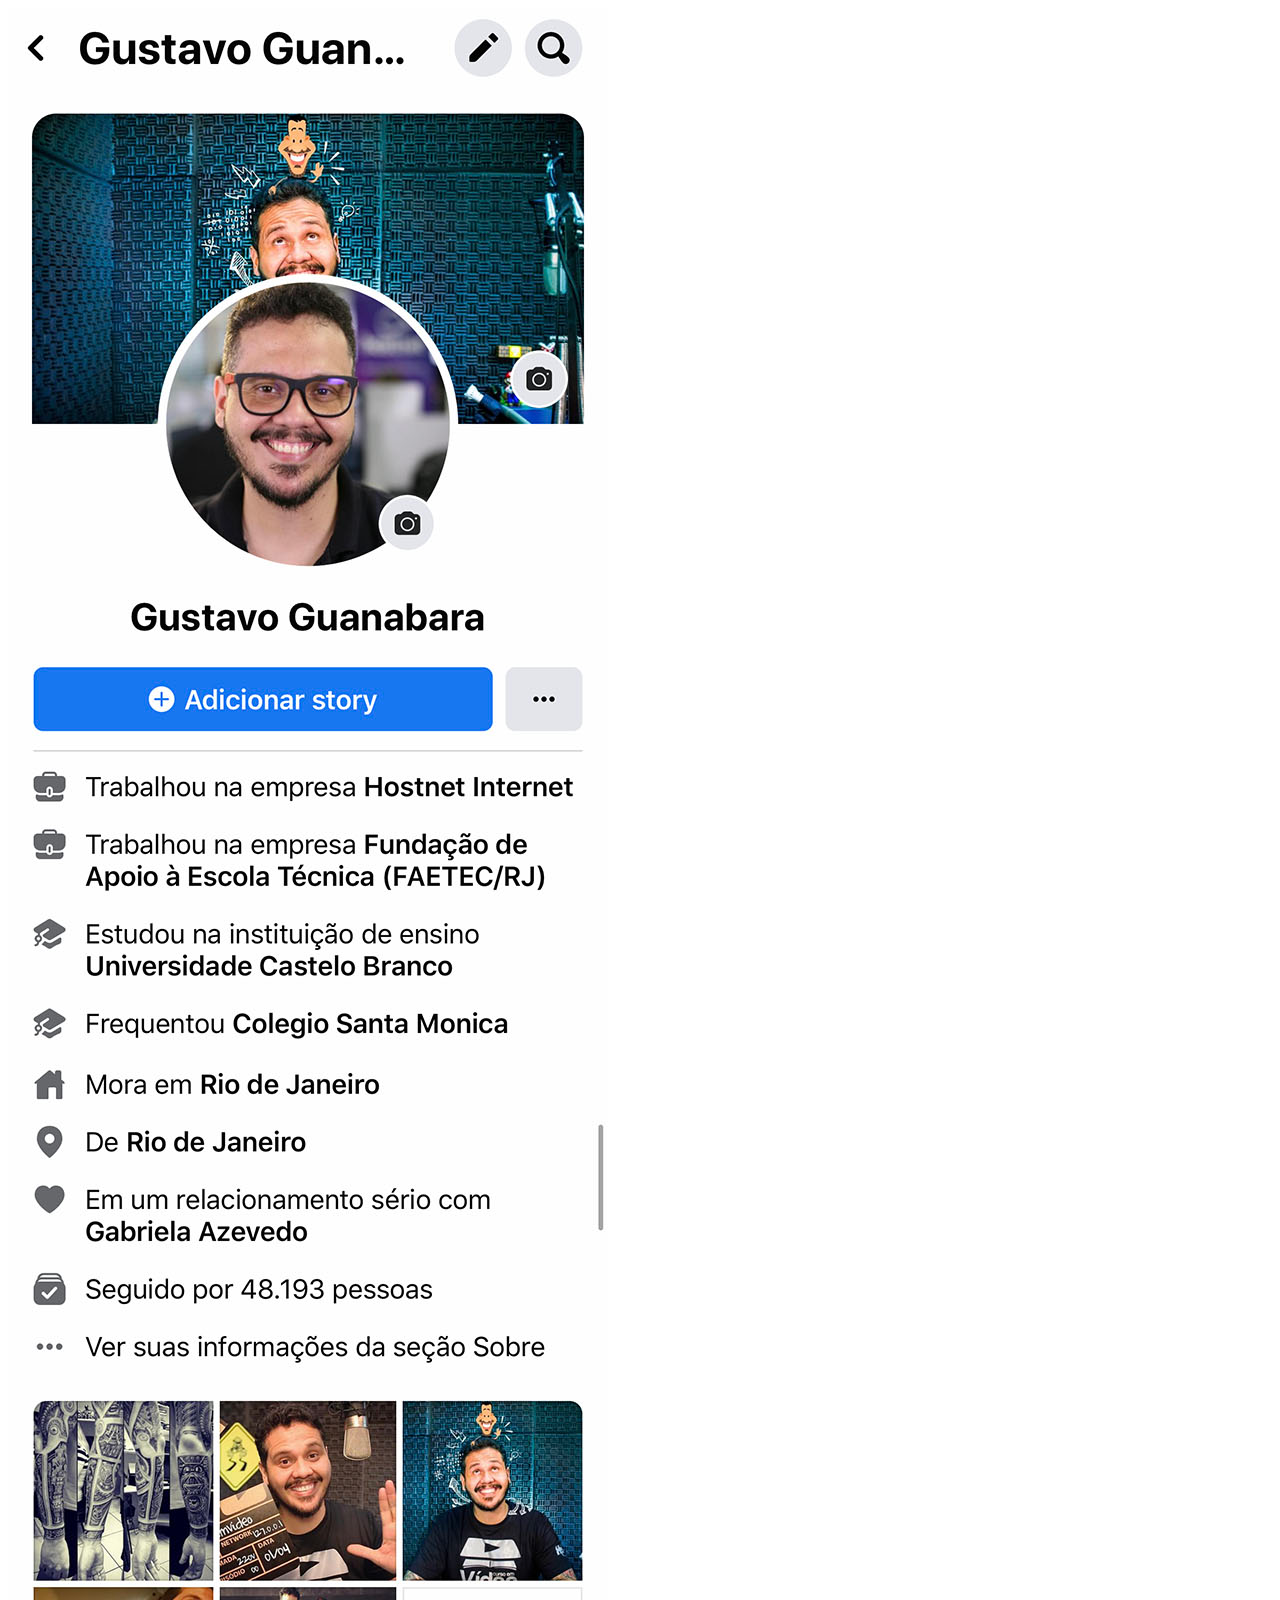
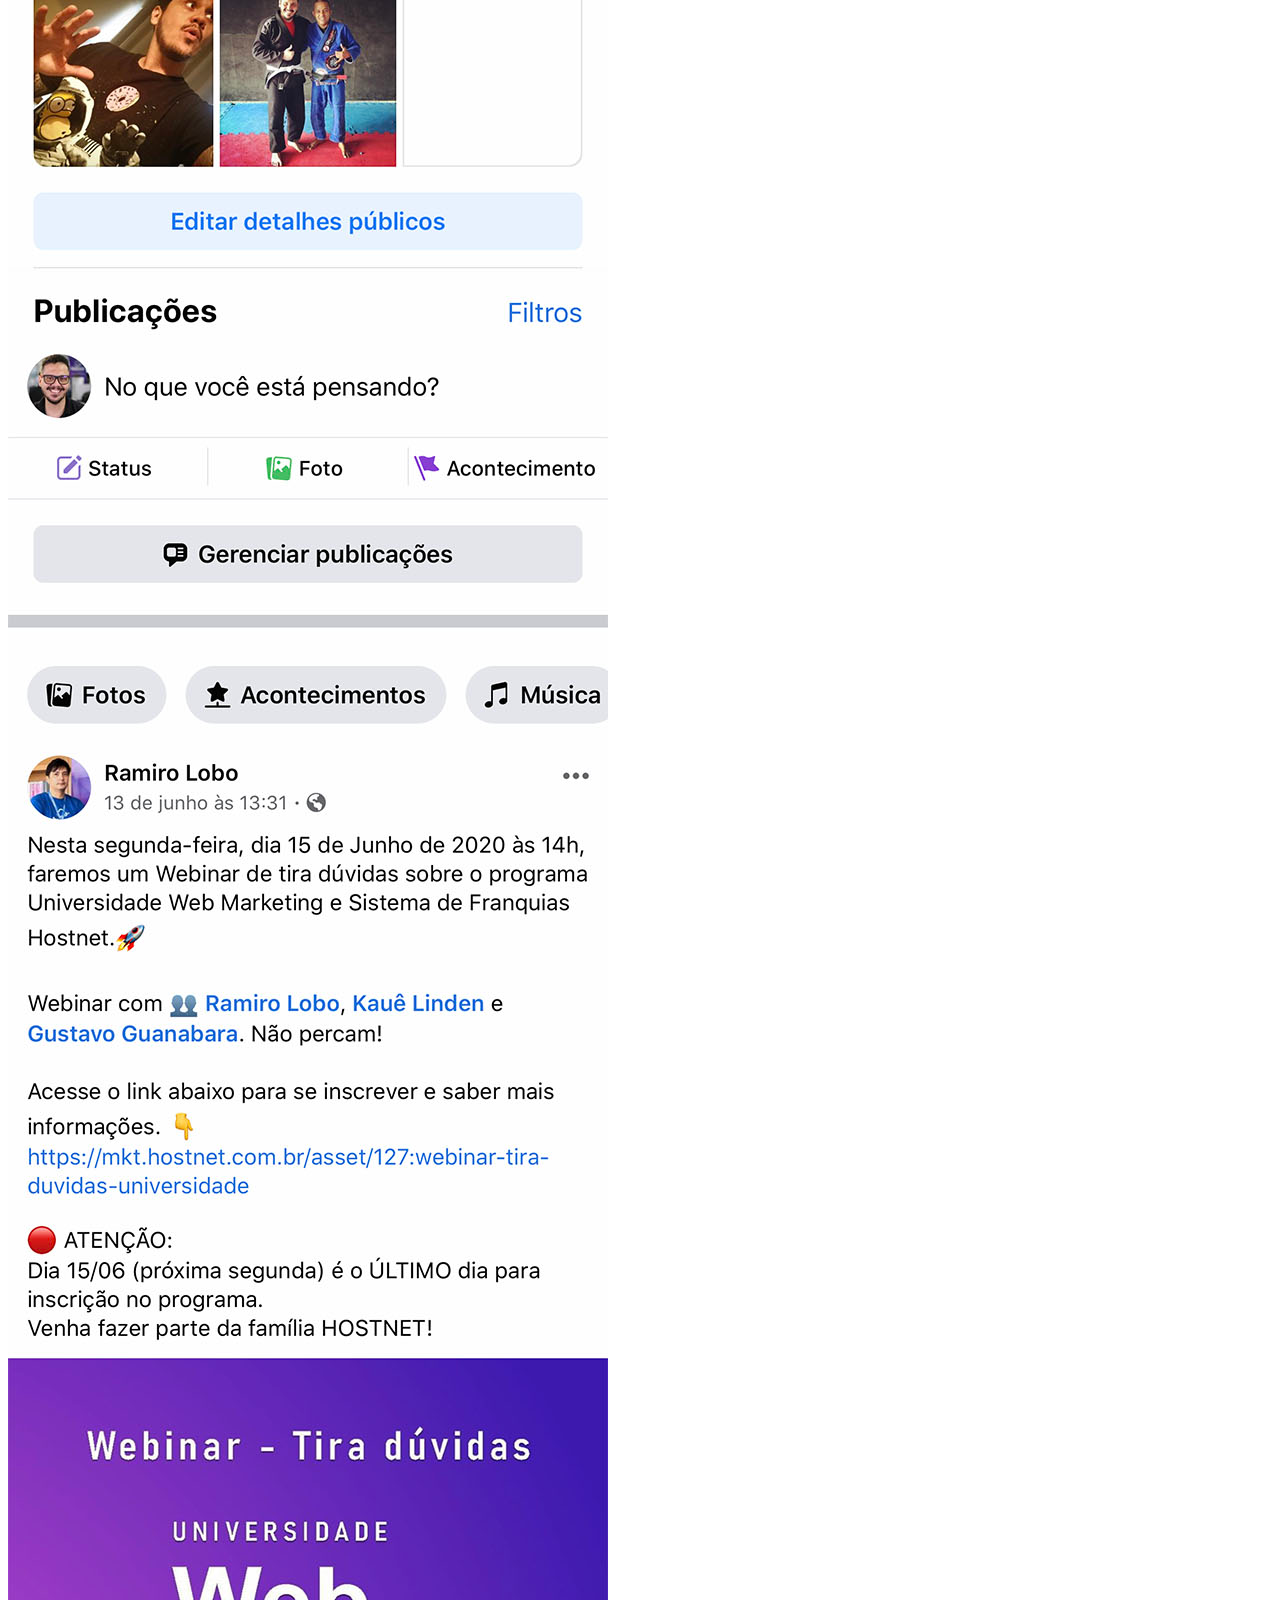
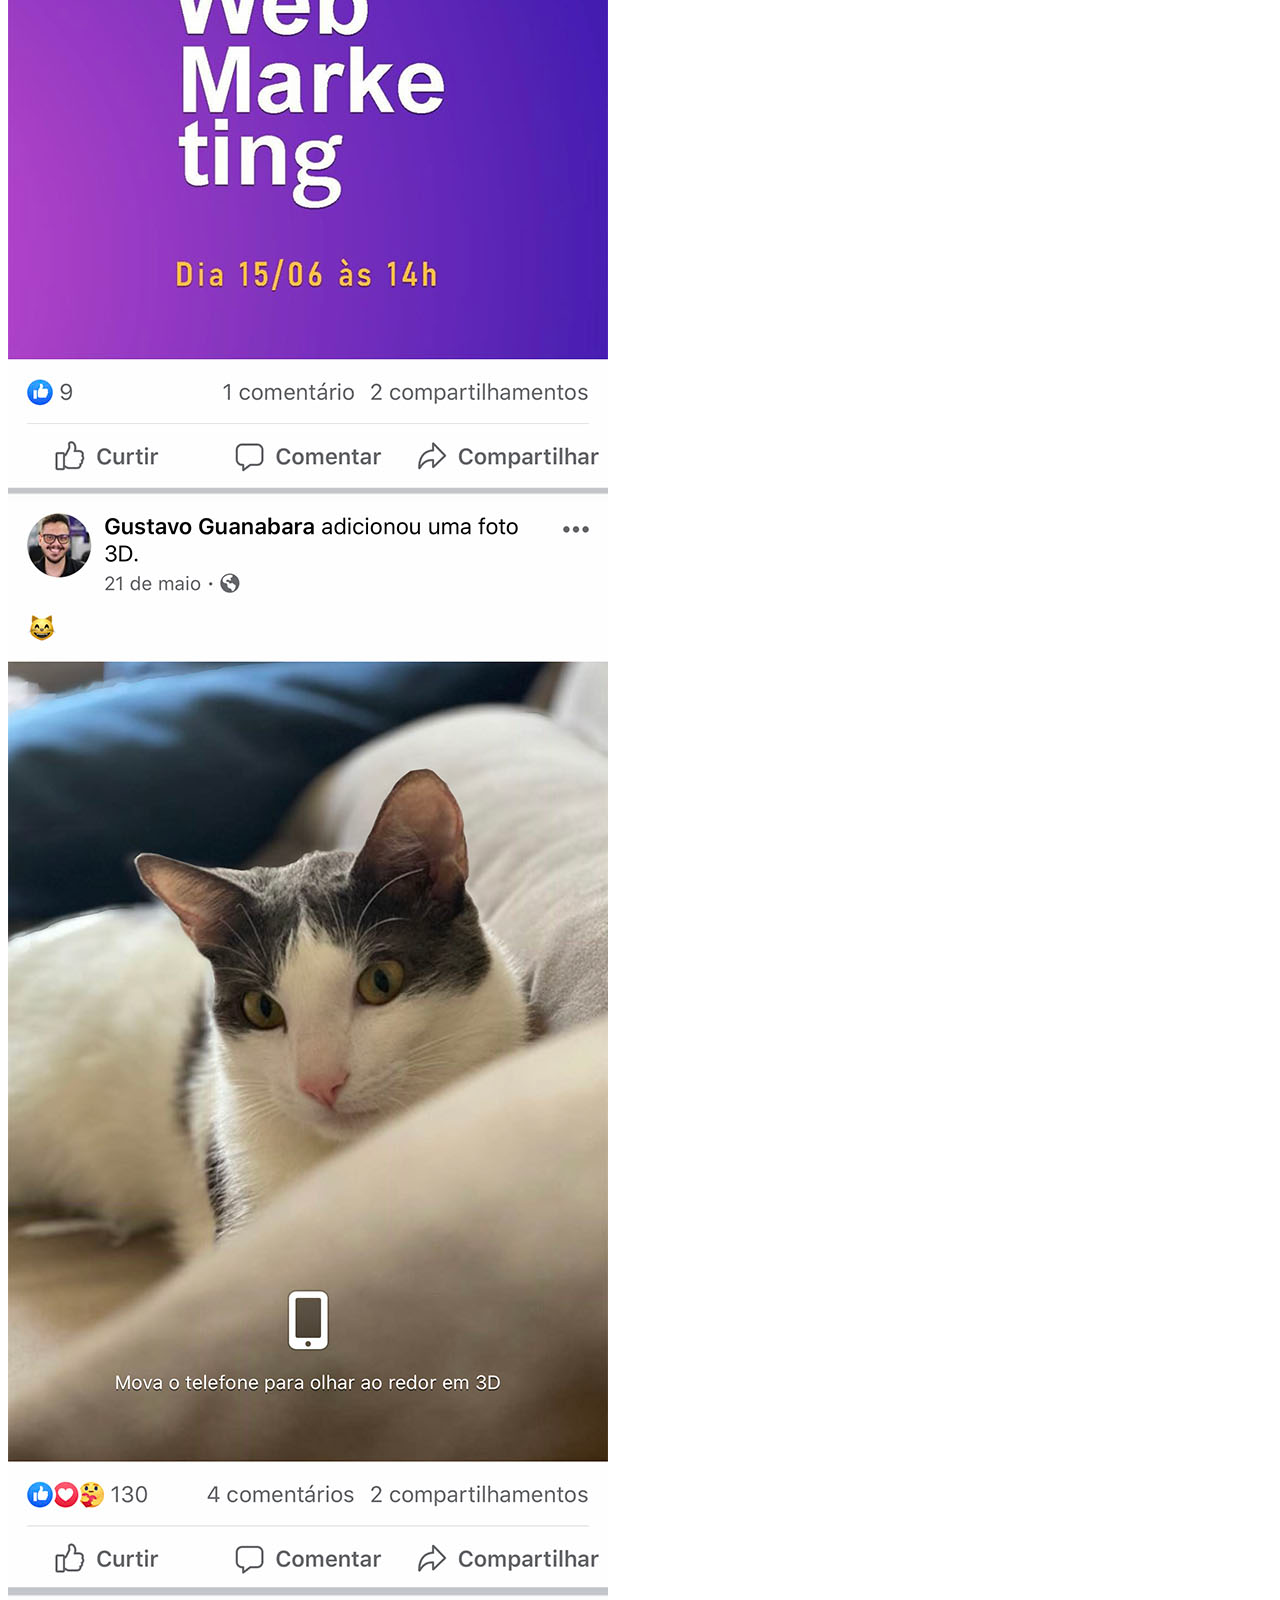
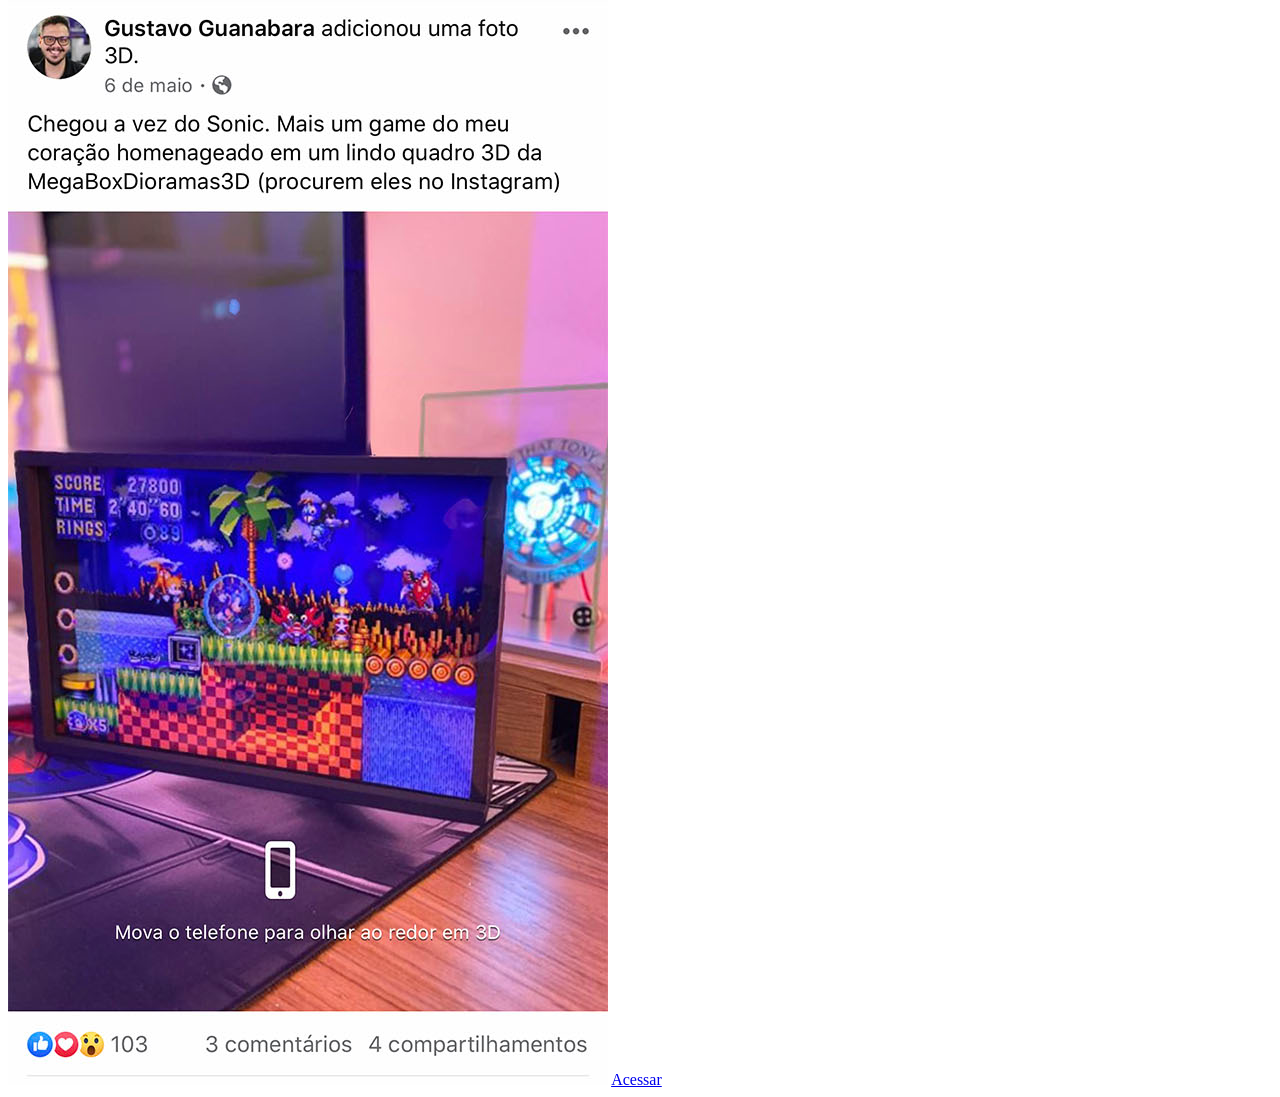
==== facebook.html @ f85eea63 "Create facebook.html" ====
<!DOCTYPE html>
<html lang="pt-br">
<head>
    <meta charset="UTF-8">
    <meta name="viewport" content="width=device-width, initial-scale=1.0">
    <title>Facebook</title>
    <link rel="stylesheet" href="estilos/paginas-secundarias.css">
</head>
<body>
    <img src="imagens/tela-facebook.jpg" alt="Tela Facebook">
    <a href="#" target="_blank">Acessar</a>
</body>
</html>
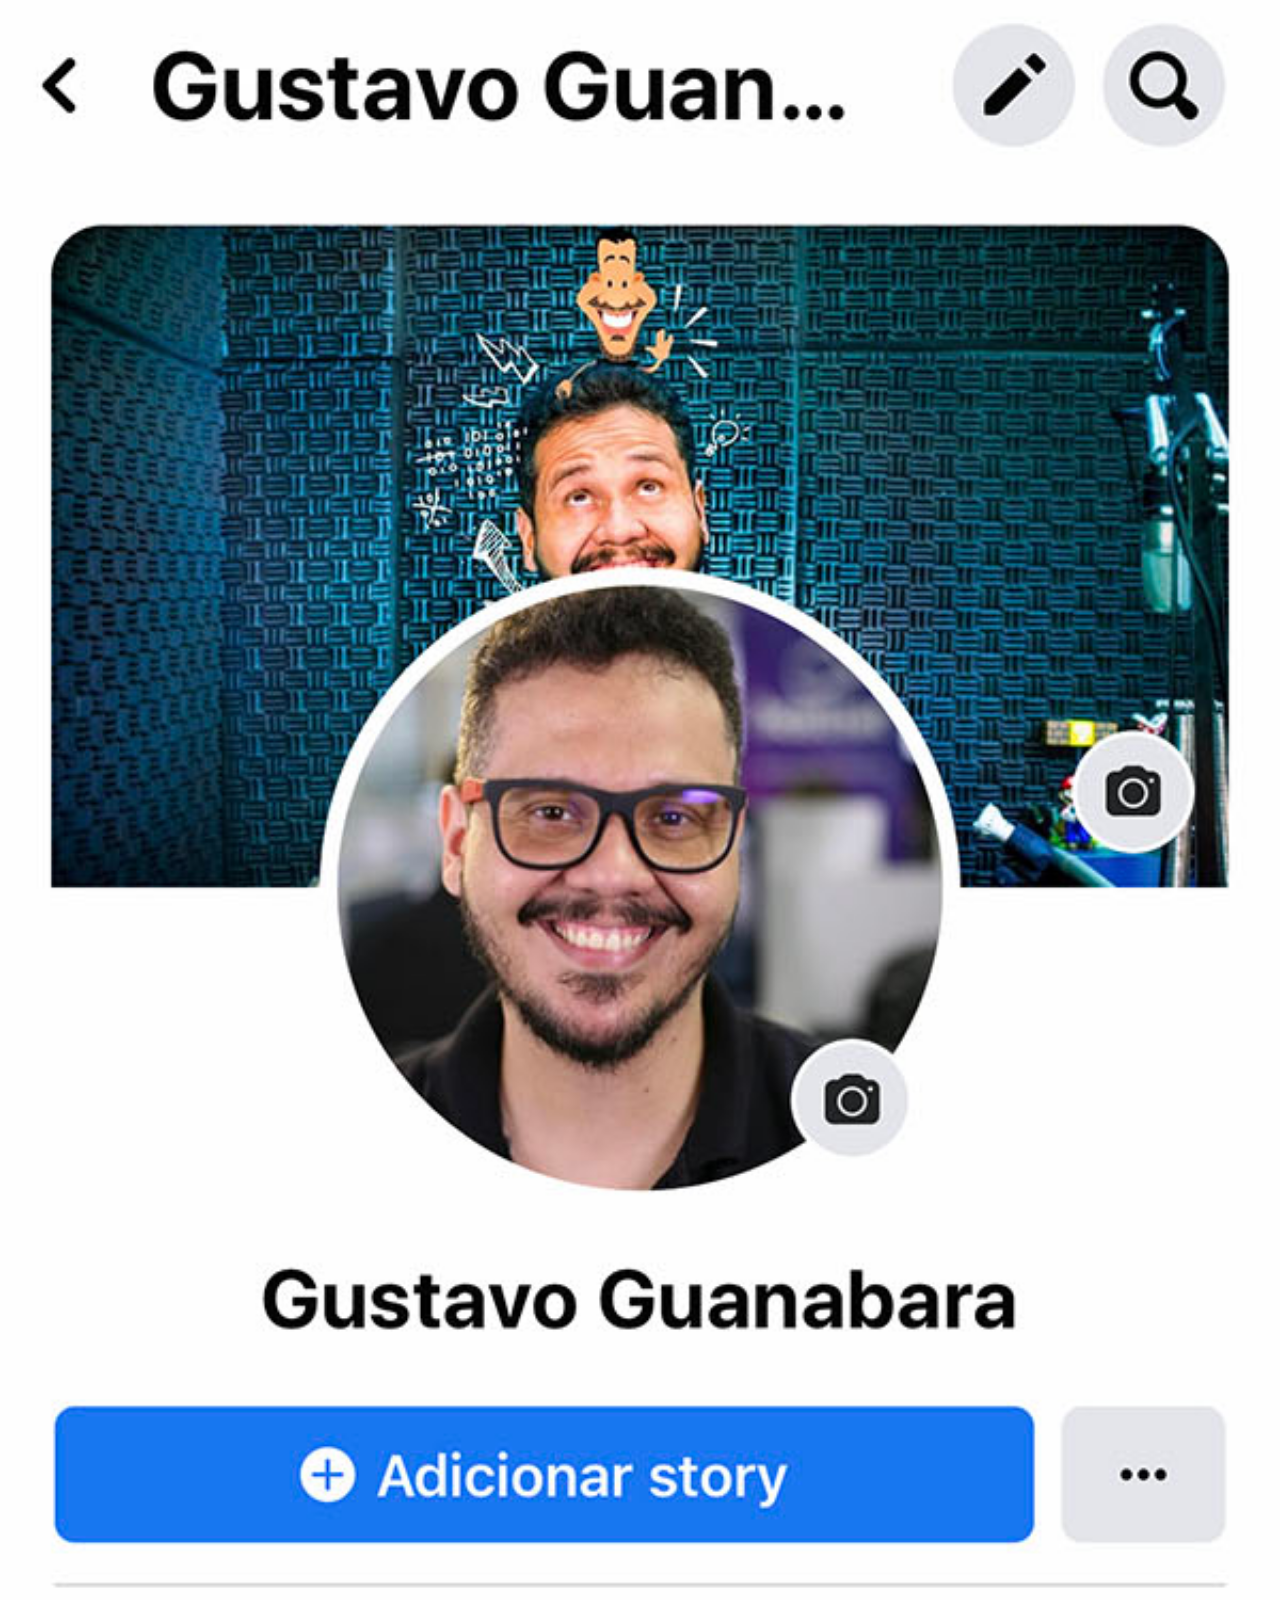
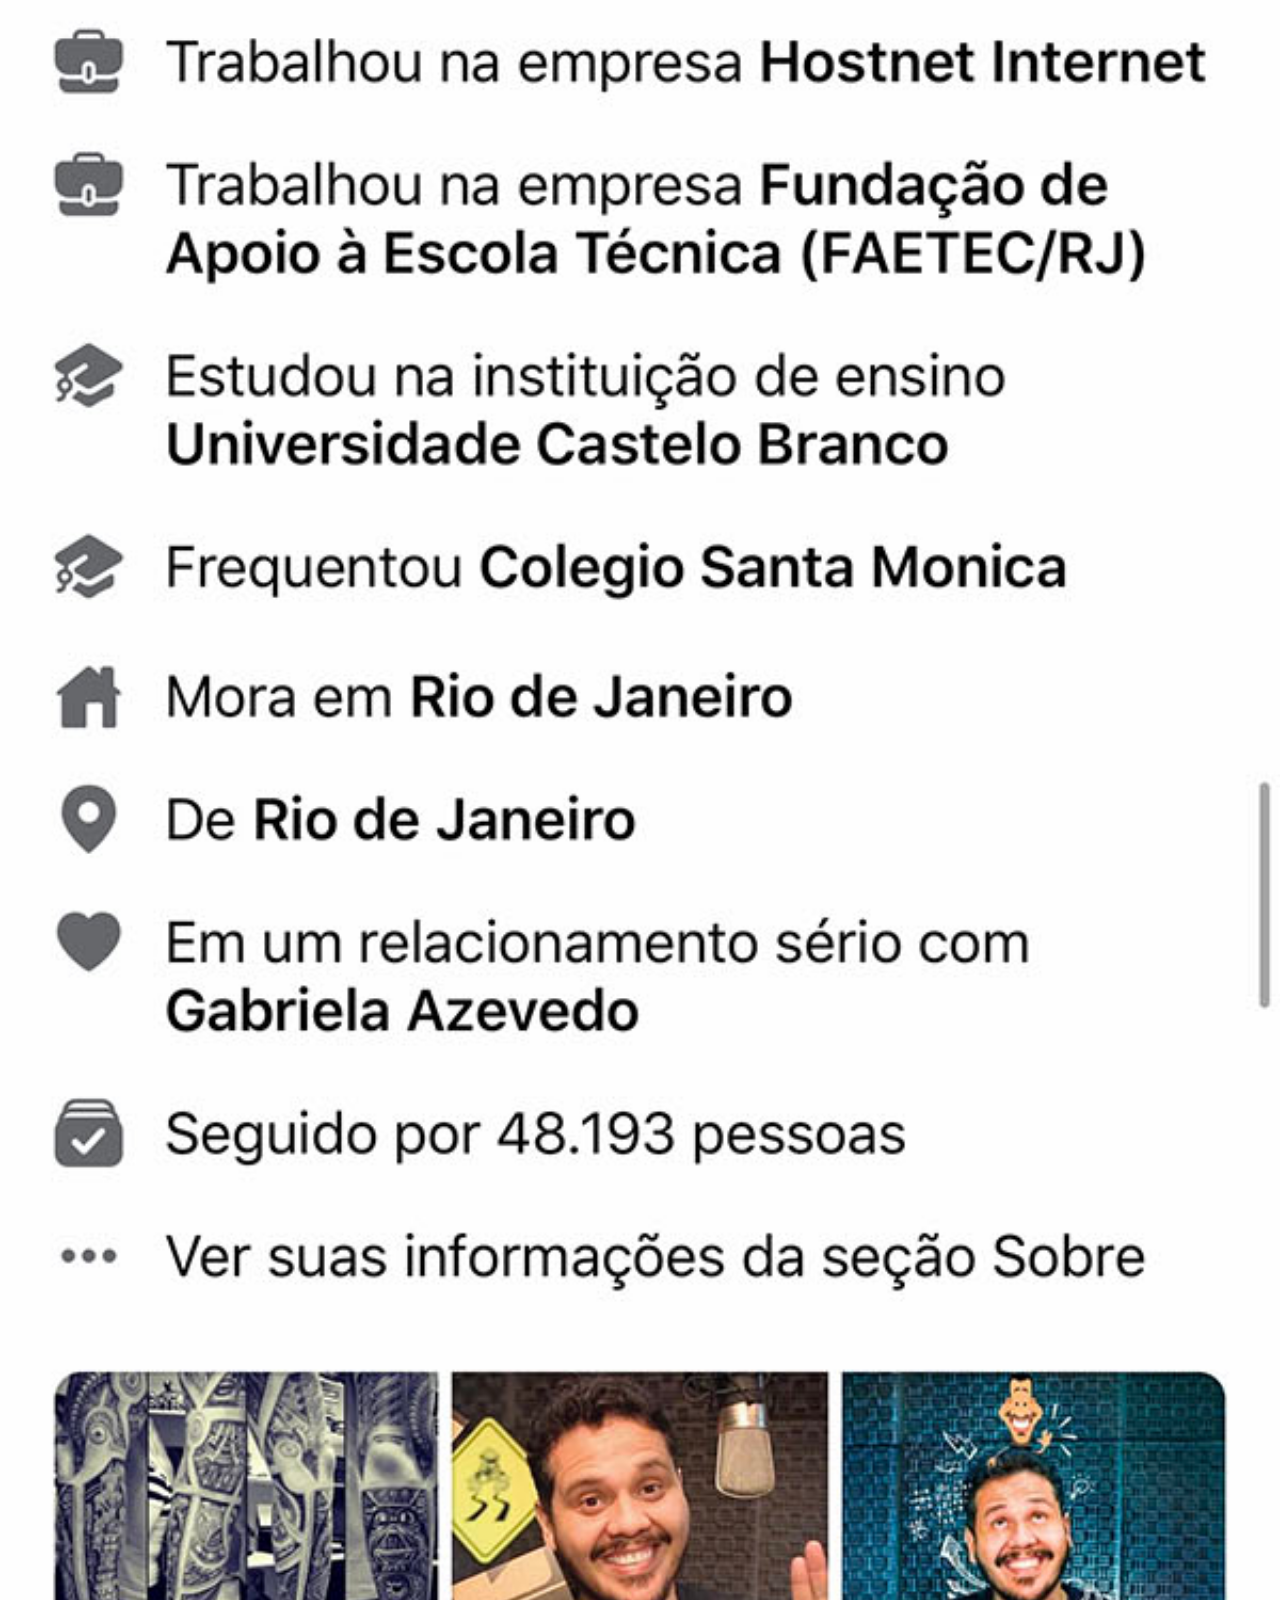
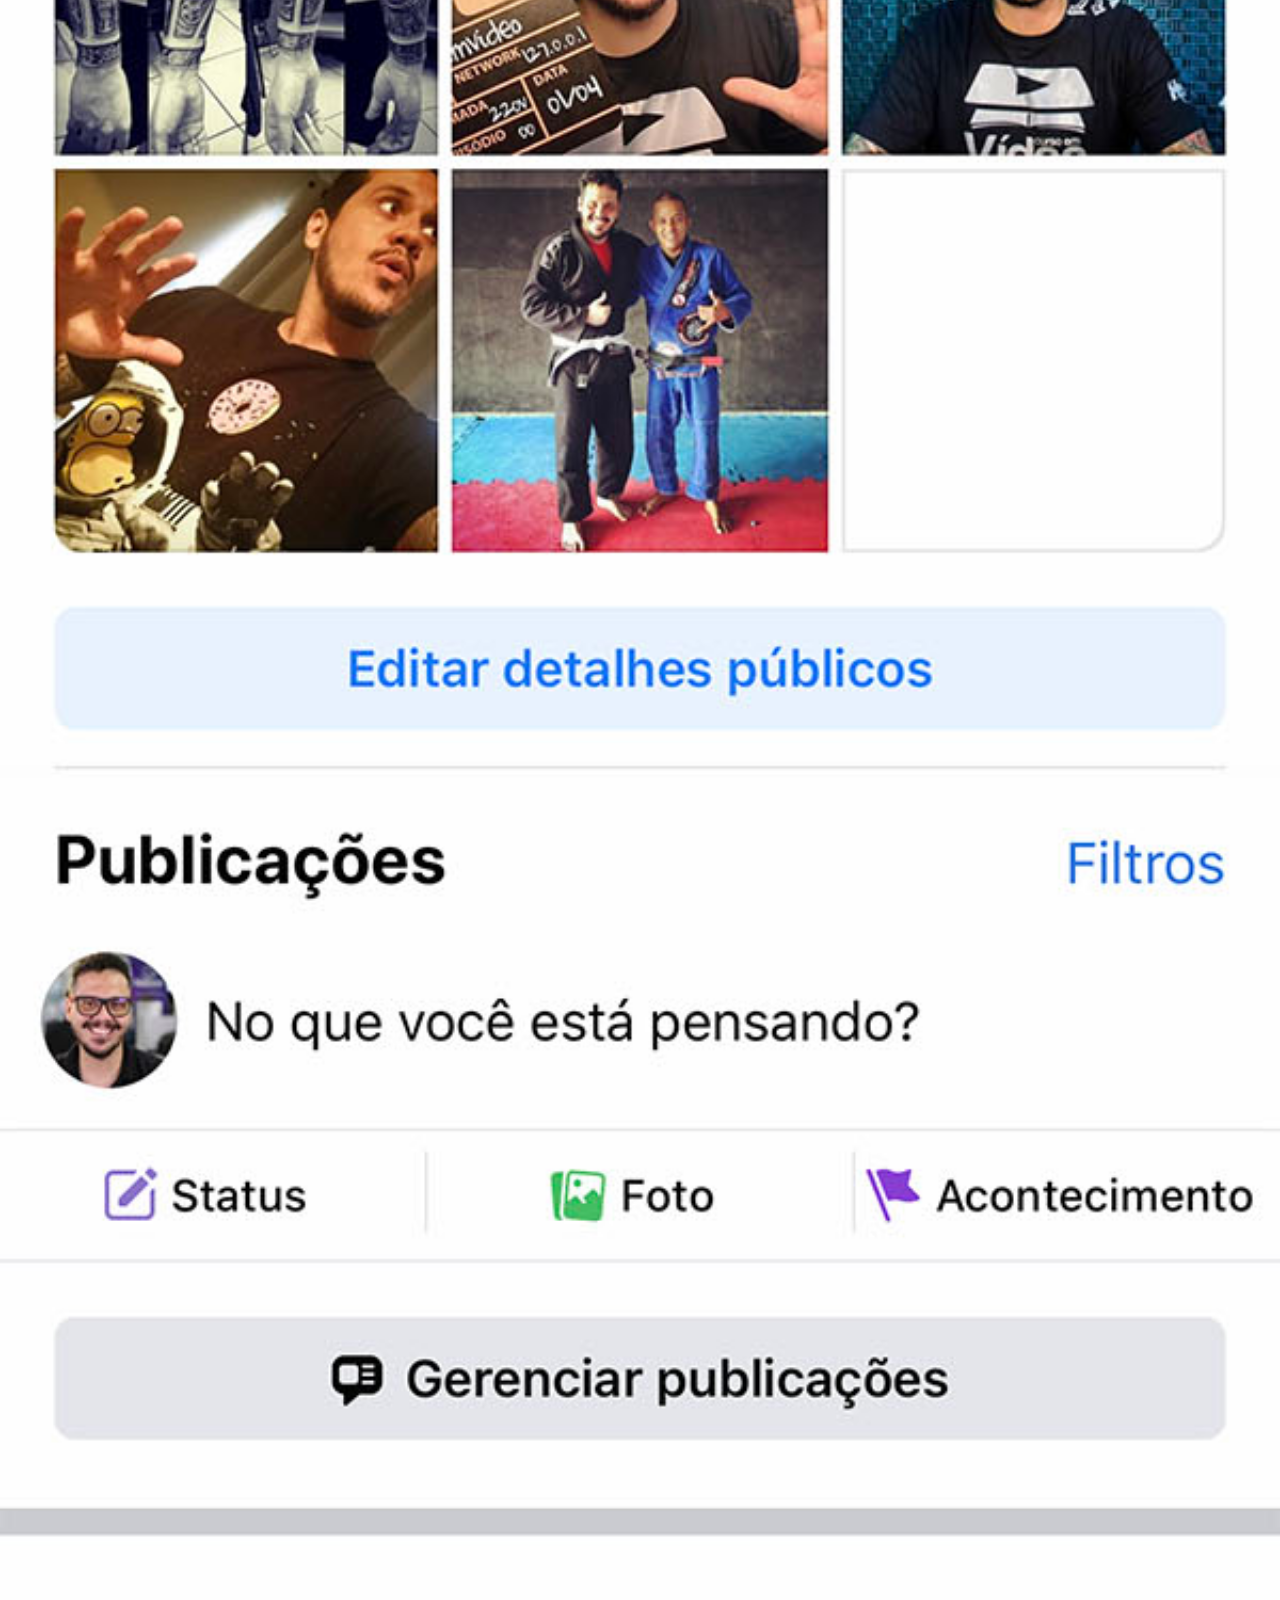
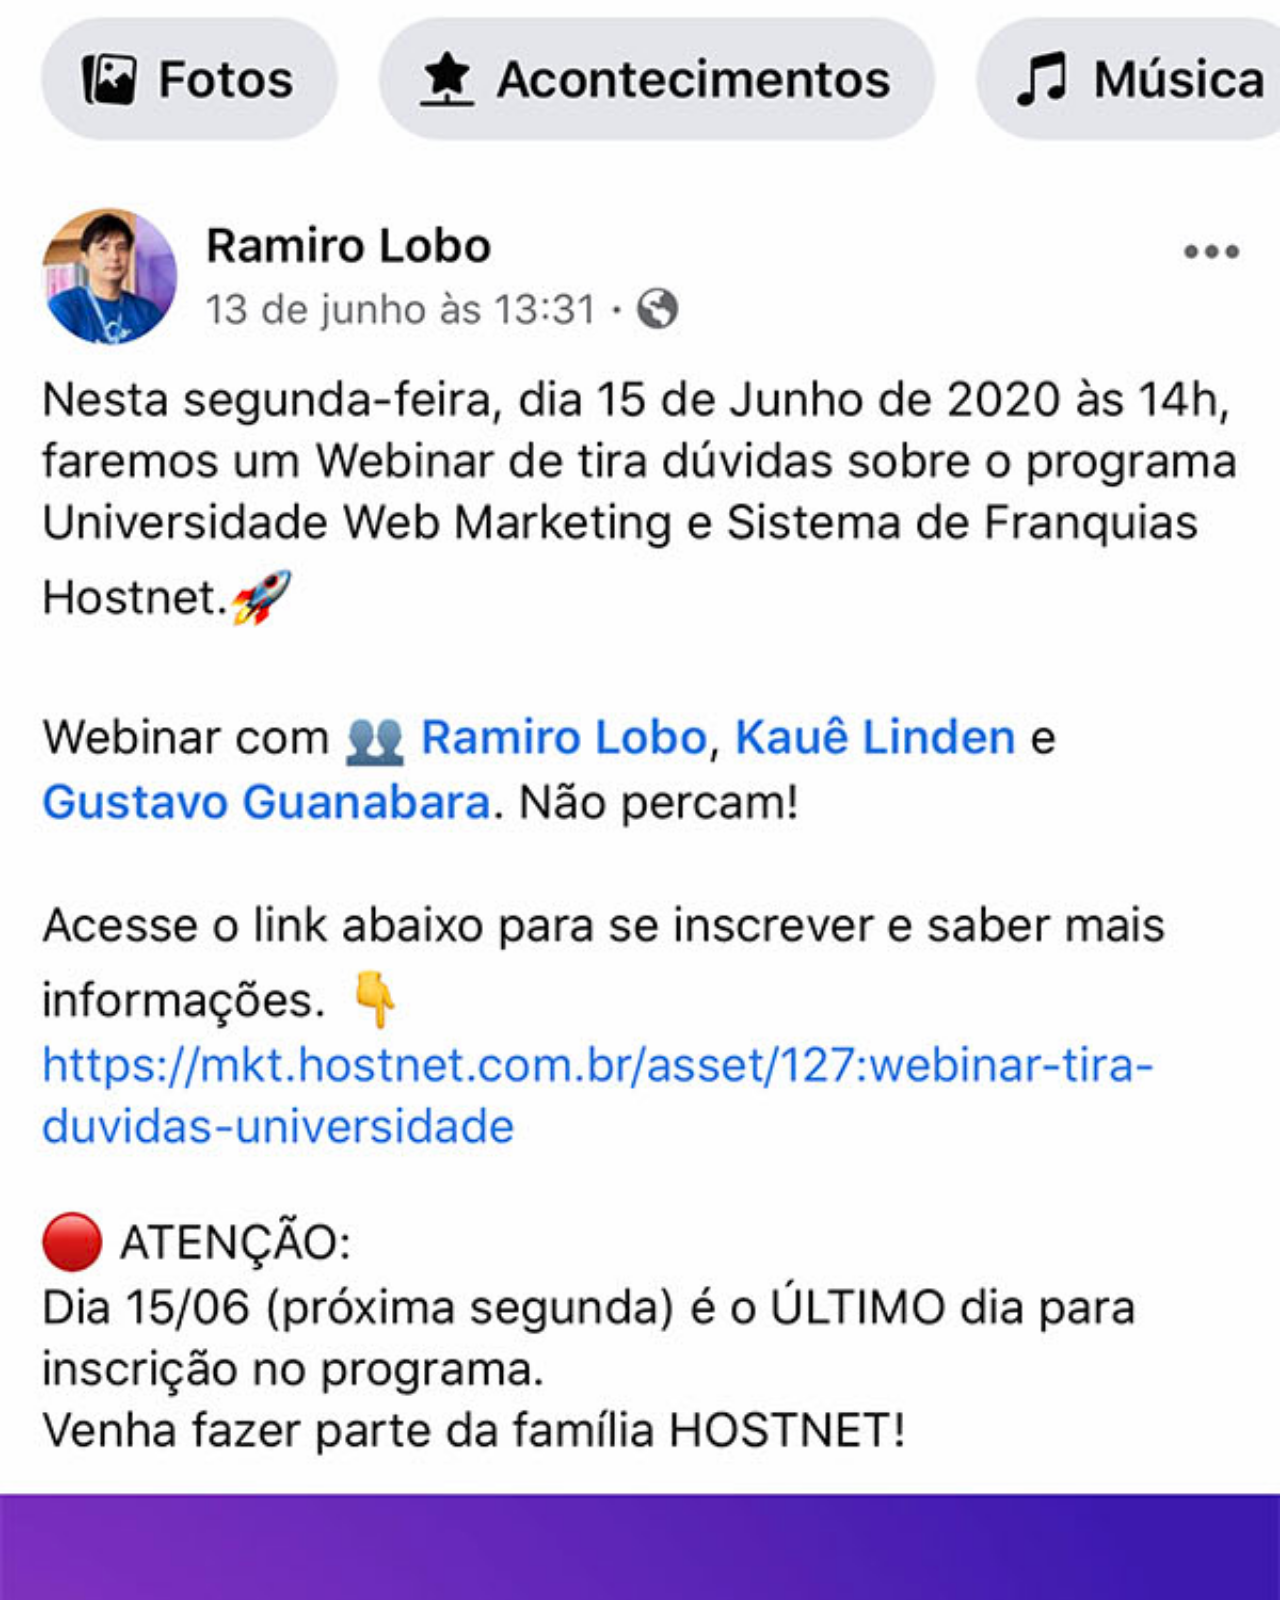
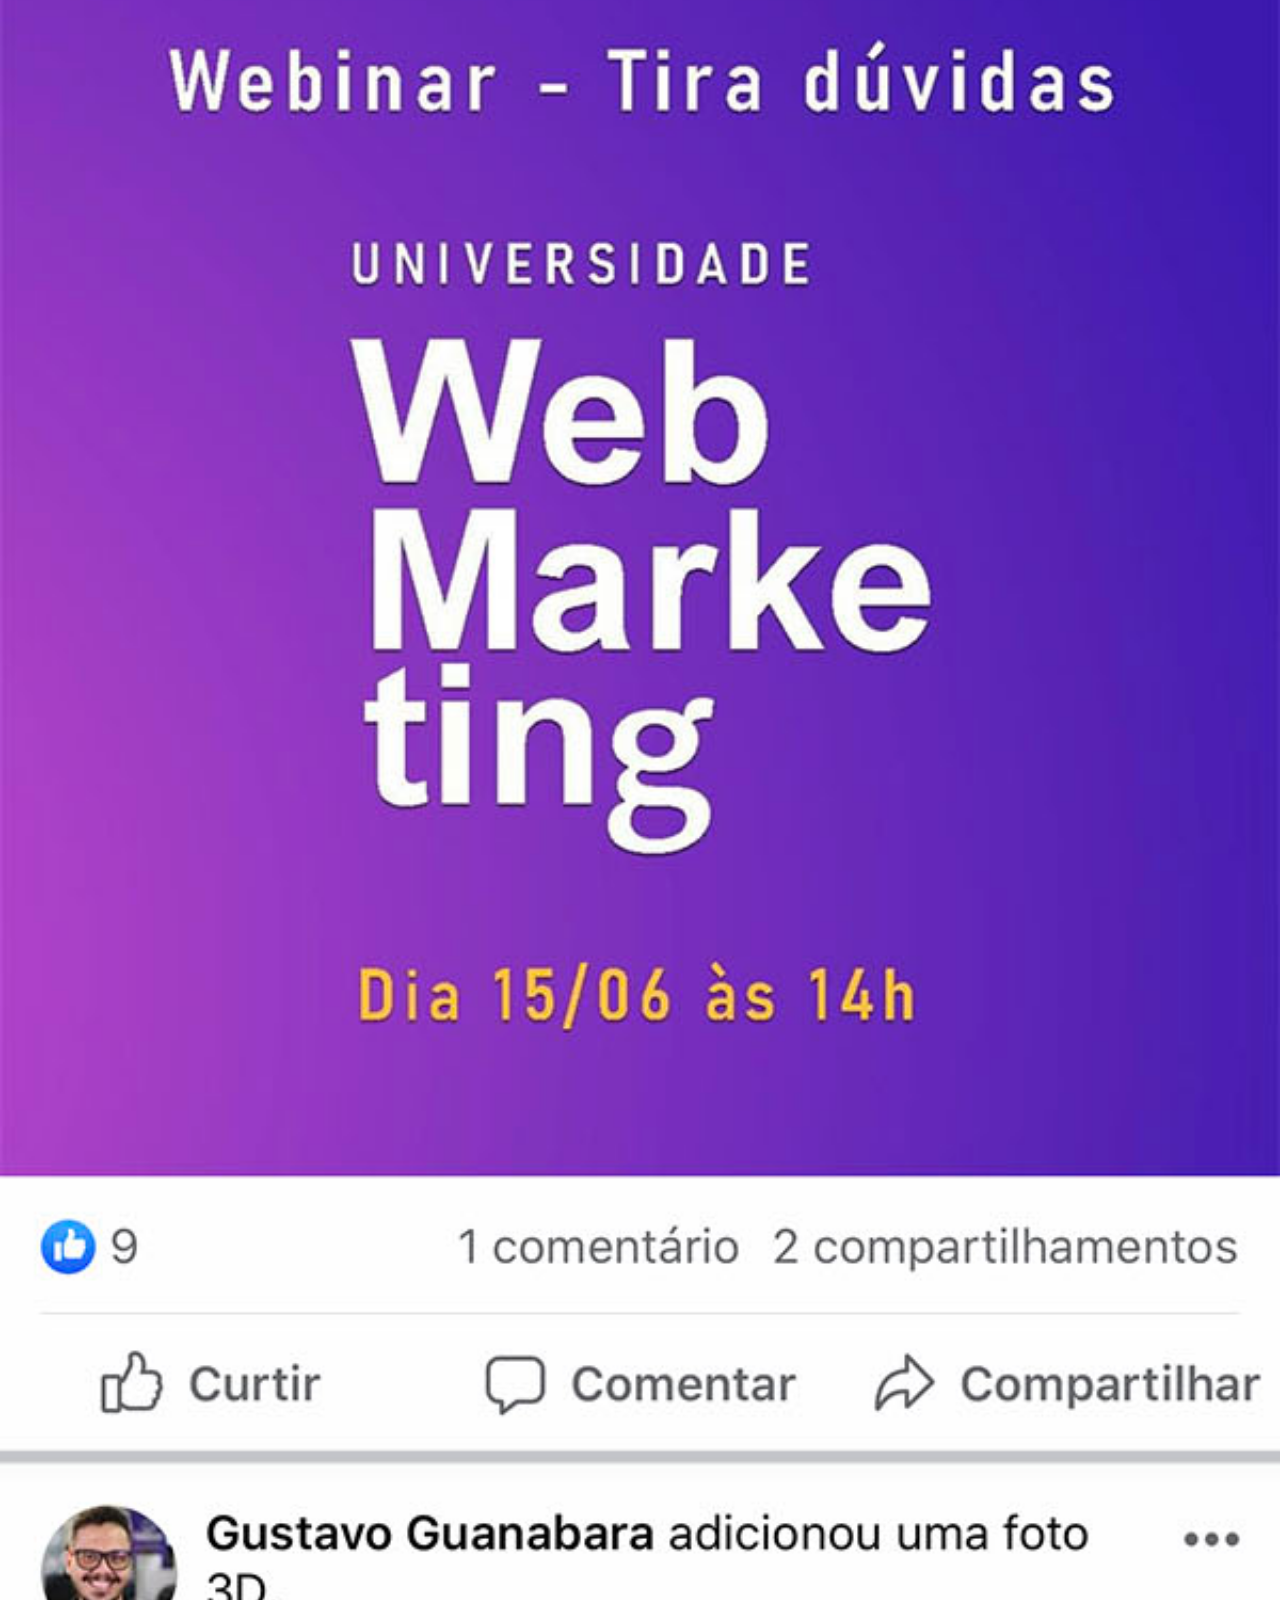
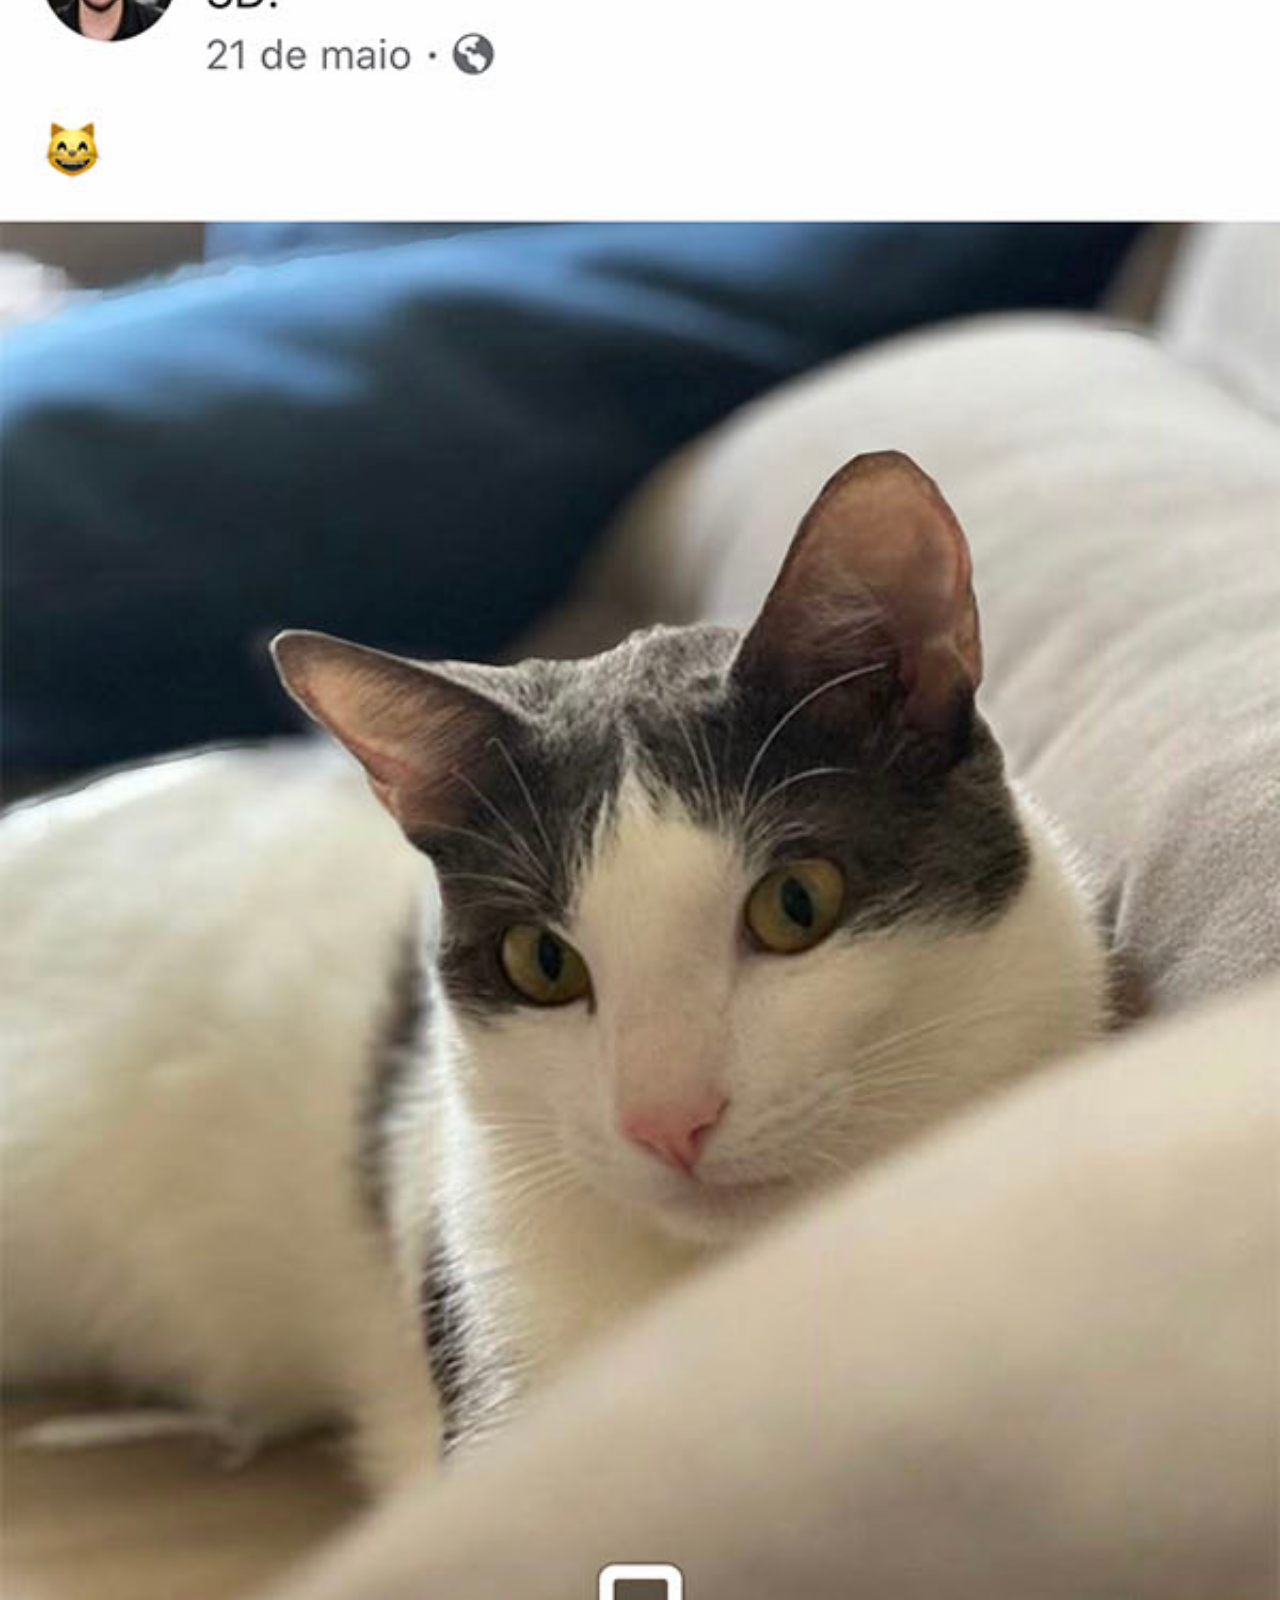
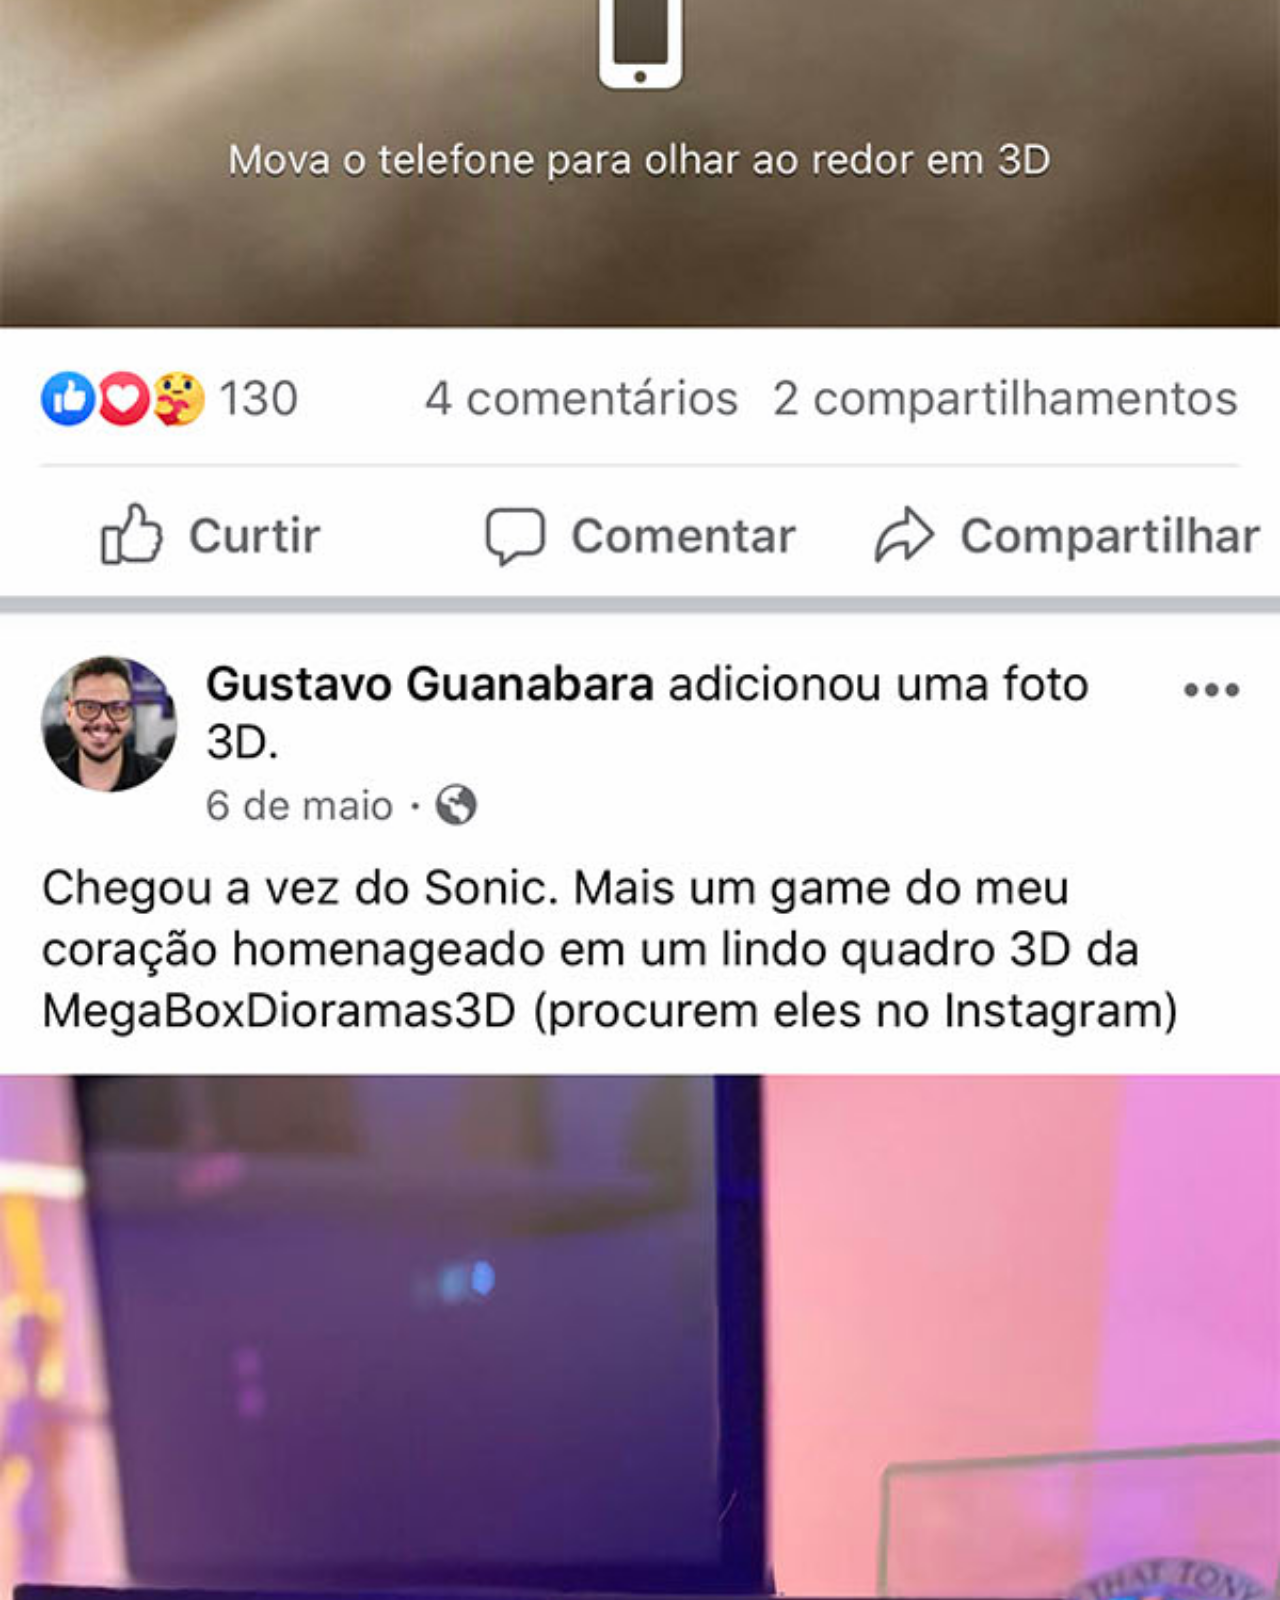
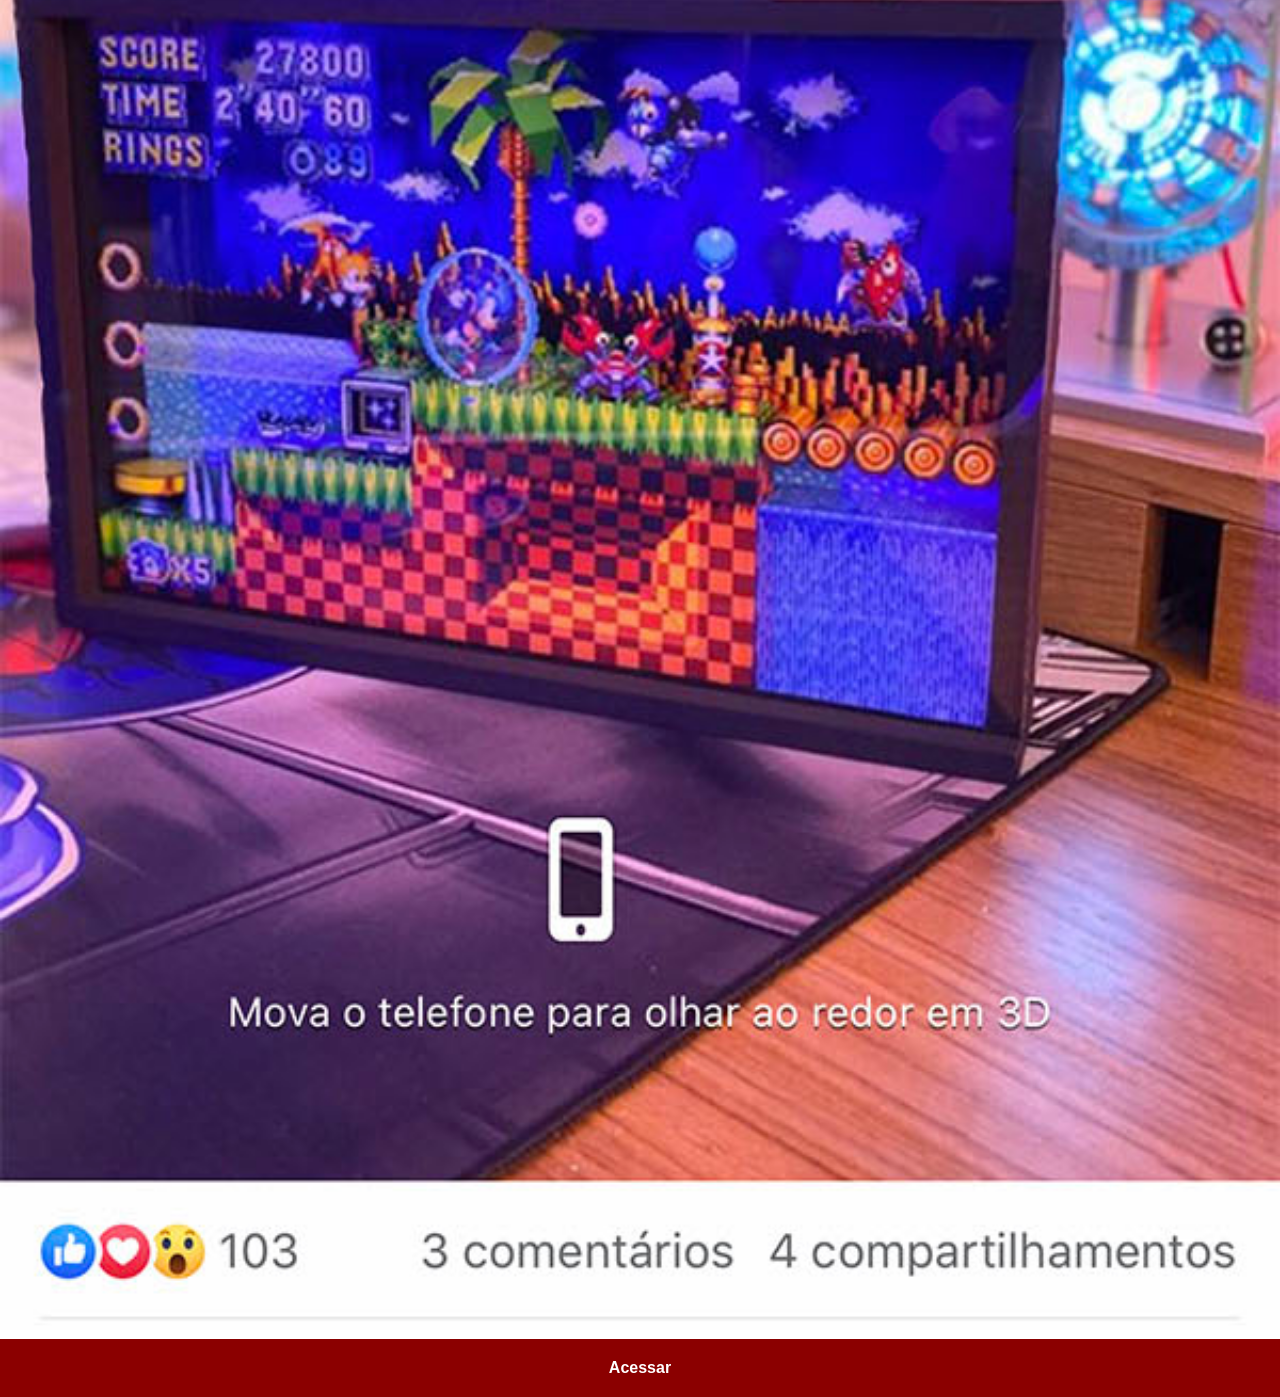
==== commit ac87e3ee: "Update links redes sociais" ====
--- a/facebook.html
+++ b/facebook.html
@@ -8,6 +8,6 @@
 </head>
 <body>
     <img src="imagens/tela-facebook.jpg" alt="Tela Facebook">
-    <a href="#" target="_blank">Acessar</a>
+    <a href="https://www.facebook.com/" target="_blank">Acessar</a>
 </body>
 </html>
--- a/estilos/paginas-secundarias.css
+++ b/estilos/paginas-secundarias.css
@@ -0,0 +1,32 @@
+@charset "UTF-8";
+
+*{
+    margin: 0px;
+    padding: 0px;
+    font-family: Arial, Helvetica, sans-serif;
+}
+
+::-webkit-scrollbar {
+    width: 0px;
+    height: 0px;
+}
+
+img {
+    width: 100vw;
+    margin-bottom: -3px;
+}
+
+a {
+    display: block;
+    background-color: darkred;
+    color: white;
+    padding: 20px;
+    text-align: center;
+    font-weight: bolder;
+    text-decoration: none;
+}
+
+a:hover {
+    background-color: red;
+    color: black;
+}
